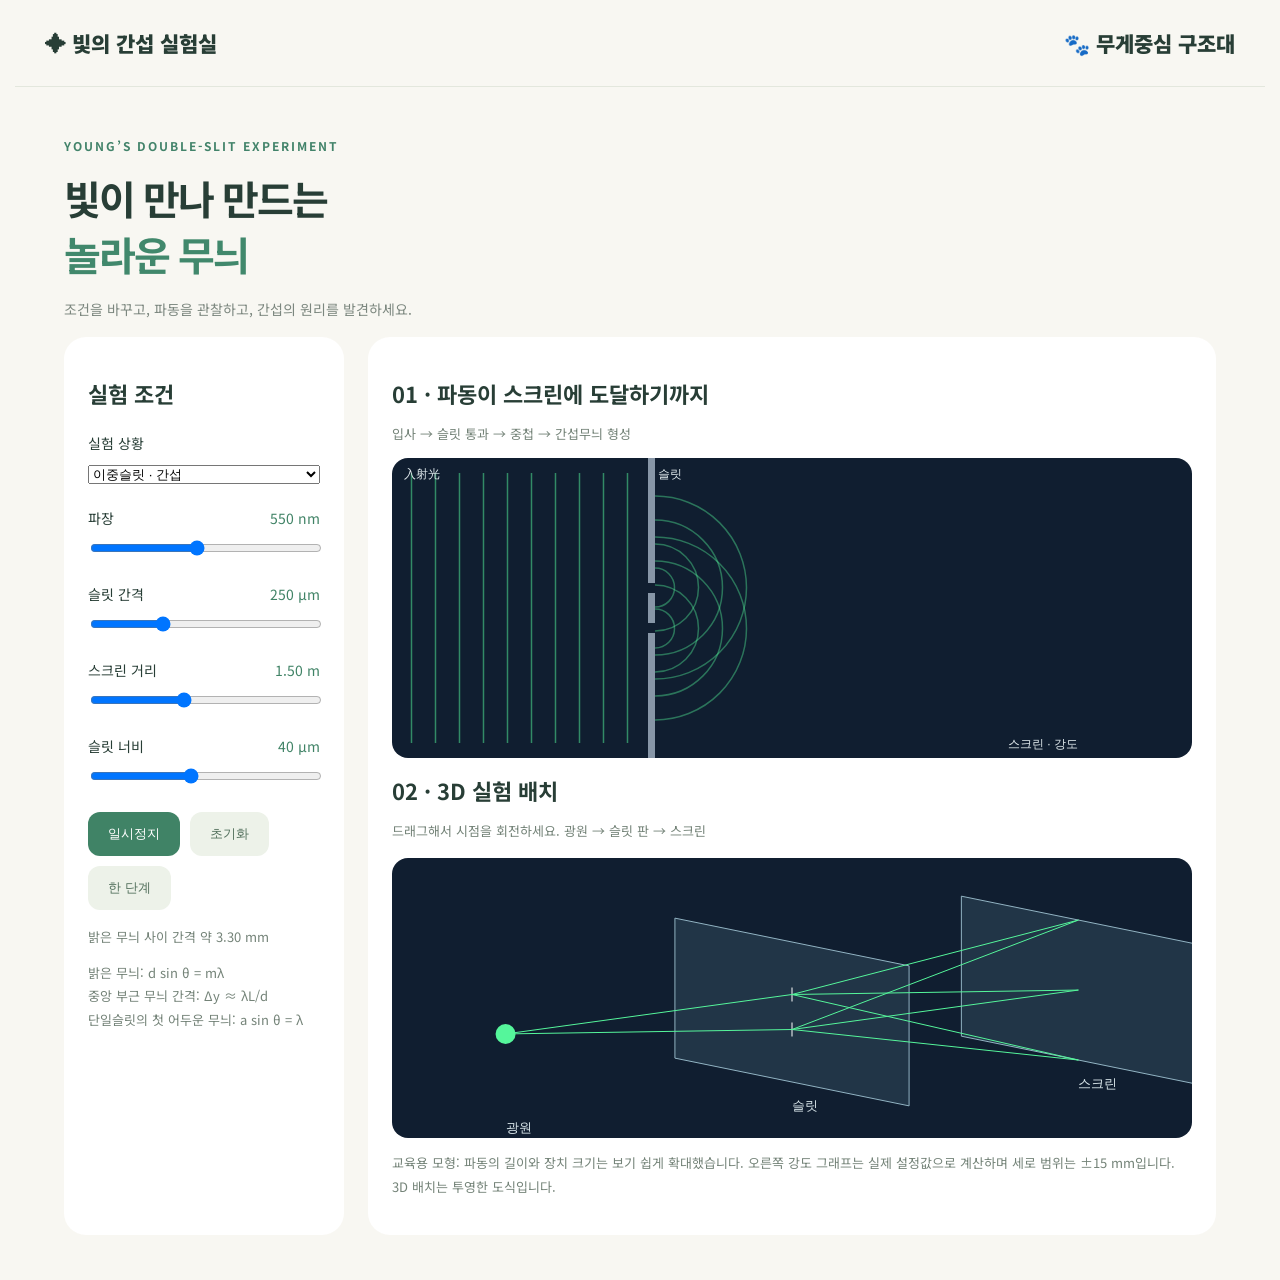
==== double-slit.html @ 1d57ee59 "Add Korean centroid rescue game and interactive double-slit simulator" ====
<!doctype html><html lang="ko"><meta charset="utf-8"><meta name="viewport" content="width=device-width,initial-scale=1"><title>빛의 간섭 실험실</title><link rel="stylesheet" href="style.css"><style>main{display:block;max-width:1200px}.lab{display:grid;grid-template-columns:280px 1fr;gap:24px}.panel{background:white;border-radius:22px;padding:24px}label{display:block;margin:24px 0;font-size:14px}input,select{width:100%;margin-top:12px}canvas{width:100%;display:block;border-radius:16px;background:#101e30}#space{height:280px;cursor:grab;margin-top:16px}#wave{height:300px}output{float:right;color:#408366}.legend{color:#748378;font-size:13px;line-height:1.8}.toolbar{display:flex;gap:10px;margin:15px 0;flex-wrap:wrap}@media(max-width:700px){.lab{grid-template-columns:1fr}}</style><body><header><a href="double-slit.html">✦ 빛의 간섭 실험실</a><a href="index.html">🐾 무게중심 구조대</a></header><main><div class="intro"><span class="tag">YOUNG’S DOUBLE-SLIT EXPERIMENT</span><h1>빛이 만나 만드는<br><em>놀라운 무늬</em></h1><p style="position:static">조건을 바꾸고, 파동을 관찰하고, 간섭의 원리를 발견하세요.</p></div><div class="lab"><section class="panel"><h2>실험 조건</h2><label>실험 상황<select id="mode"><option value="double">이중슬릿 · 간섭</option><option value="single">단일슬릿 · 회절</option></select></label><label>파장 <output id="lv"></output><input id="lambda" type="range" min="380" max="750" value="550"></label><label>슬릿 간격 <output id="dv"></output><input id="distance" type="range" min="100" max="600" value="250"></label><label>스크린 거리 <output id="Lv"></output><input id="length" type="range" min="50" max="300" value="150"></label><label>슬릿 너비 <output id="av"></output><input id="width" type="range" min="10" max="80" value="40"></label><div class="toolbar"><button id="play">일시정지</button><button id="reset" class="secondary">초기화</button><button id="step" class="secondary">한 단계</button></div><p id="result" class="legend" aria-live="polite"></p><p class="legend">밝은 무늬: d sin θ = mλ<br>중앙 부근 무늬 간격: Δy ≈ λL/d<br>단일슬릿의 첫 어두운 무늬: a sin θ = λ</p></section><section class="panel"><h2>01 · 파동이 스크린에 도달하기까지</h2><p class="legend">입사 → 슬릿 통과 → 중첩 → 간섭무늬 형성</p><canvas id="wave" aria-label="시간에 따라 진행하는 파동과 스크린 강도 그래프"></canvas><h2>02 · 3D 실험 배치</h2><p class="legend">드래그해서 시점을 회전하세요. 광원 → 슬릿 판 → 스크린</p><canvas id="space" aria-label="회전 가능한 3차원 실험 배치"></canvas><p class="legend">교육용 모형: 파동의 길이와 장치 크기는 보기 쉽게 확대했습니다. 오른쪽 강도 그래프는 실제 설정값으로 계산하며 세로 범위는 ±15 mm입니다. 3D 배치는 투영한 도식입니다.</p></section></div></main><script src="slit.js"></script></body></html>
---- style.css ----
@import url('https://fonts.googleapis.com/css2?family=Noto+Sans+KR:wght@400;500;600;700;800;900&display=swap');
*{box-sizing:border-box}body{margin:0;background:#f8f7f2;color:#283e36;font-family:'Noto Sans KR',sans-serif}header{max-width:1250px;margin:auto;padding:28px 30px;display:flex;justify-content:space-between;align-items:center;border-bottom:1px solid #e3e7dd}header a{font-weight:900;font-size:21px;color:inherit;text-decoration:none}header span{font-size:12px;color:#7a887d}main{max-width:1200px;margin:45px auto;display:grid;grid-template-columns:1fr 300px;gap:28px;padding:0 24px}.intro{grid-column:1/-1}.tag{color:#42836a;font-weight:700;font-size:12px;letter-spacing:2px}h1{font-size:40px;letter-spacing:-2px;line-height:1.4;margin:14px 0}h1 em{font-style:normal;color:#41886c}.intro p{color:#7c877f;line-height:1.9;font-size:14px}.game{background:white;border:1px solid #e4e8de;border-radius:24px;padding:28px;box-shadow:0 12px 35px #314d3510}.top{display:flex;justify-content:space-between;font-size:13px;font-weight:800}.top span:last-child{background:#fff4cf;padding:6px 12px;border-radius:20px}.progress{height:5px;background:#edf0e8;border-radius:10px;margin:20px 0}.progress i{display:block;height:100%;background:#67a586;transition:width .3s}h2{font-size:22px;margin:16px 0 8px}#mission{font-size:14px;color:#718176;line-height:1.7}svg{width:100%;background:#f1f6eb;border-radius:16px;touch-action:manipulation}svg text{font-family:inherit}#feedback{min-height:45px;padding:12px;border-radius:12px;background:#f6f7ef;font-size:14px;line-height:1.7}.buttons{display:flex;justify-content:space-between;gap:12px}button{cursor:pointer;border:0;border-radius:12px;padding:13px 20px;background:#408366;color:white;font:700 14px inherit}button:disabled{opacity:.4;cursor:default}.secondary{background:#edf2e9;color:#52705c}aside{background:#edf1e6;border-radius:24px;padding:26px}.badge{font-size:12px;color:#648365}aside h2{font-size:27px;line-height:1.5}article{display:flex;gap:14px;margin-top:27px}article b{font-size:12px;color:#79a184;padding-top:3px}h3{font-size:14px;margin:0}article p{font-size:13px;color:#7a8876;line-height:1.8}.note{margin-top:32px;border-top:1px dashed #cbd8c3;padding-top:25px;font-size:14px;line-height:1.9;color:#628164}footer{text-align:center;color:#96a08f;font-size:12px;padding:20px}#answers{display:flex;gap:10px;flex-wrap:wrap;margin-top:15px}#answers button{background:#edf2e9;color:#365c45;flex:1}button:hover:enabled{filter:brightness(.94)}button:focus-visible{outline:3px solid #e6af47;outline-offset:3px}@media(min-width:1000px){.intro{position:relative}.intro p{position:absolute;right:30px;bottom:12px}}@media(max-width:700px){main{grid-template-columns:1fr;margin-top:25px;padding:0 16px}header{padding:20px 16px}header span{display:none}h1{font-size:30px}.game{padding:18px}aside{padding:22px}aside h2 br{display:none}}
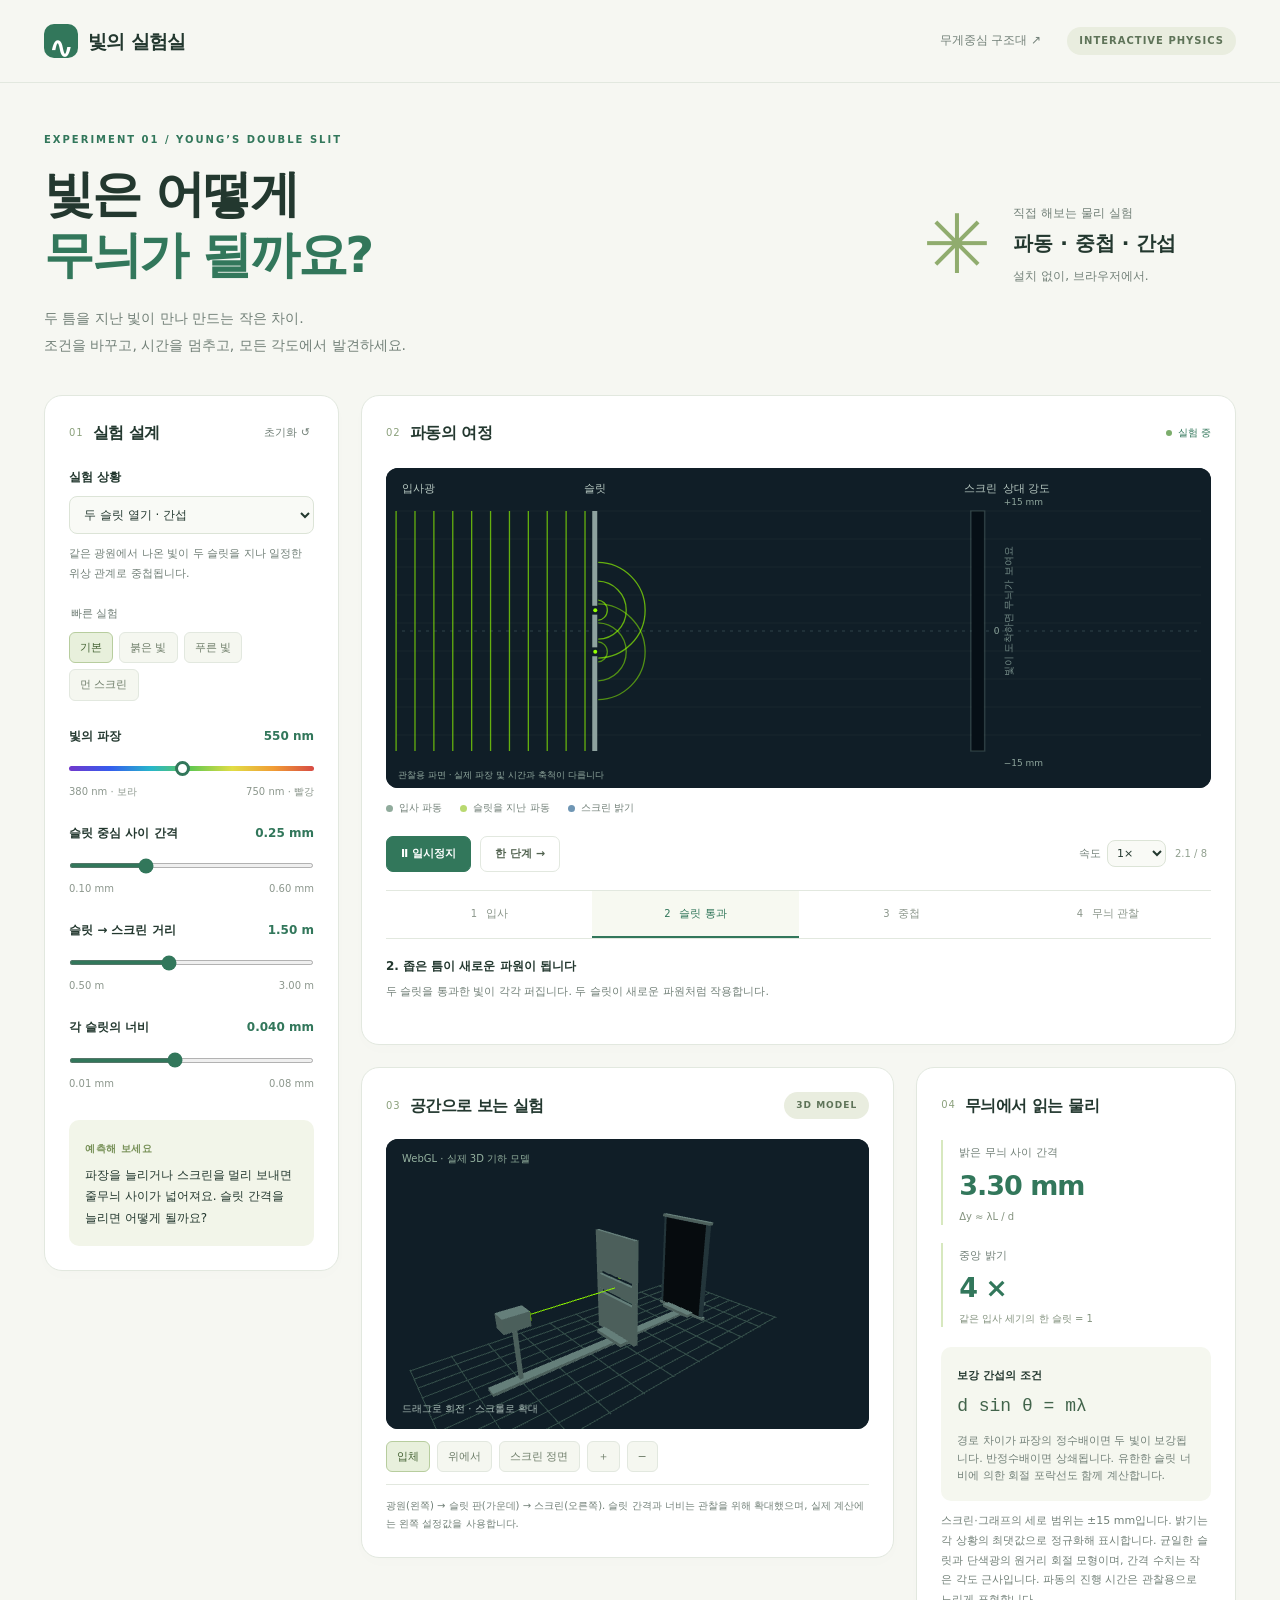
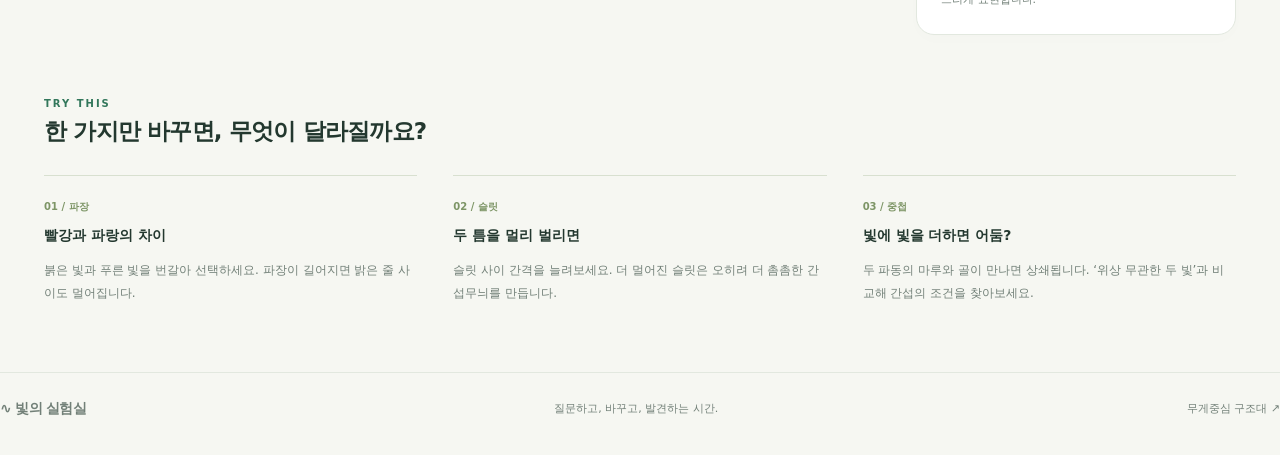
==== commit 19c84440: "Build interactive Young double-slit laboratory with WebGL model" ====
--- a/double-slit.html
+++ b/double-slit.html
@@ -1 +1,54 @@
-<!doctype html><html lang="ko"><meta charset="utf-8"><meta name="viewport" content="width=device-width,initial-scale=1"><title>빛의 간섭 실험실</title><link rel="stylesheet" href="style.css"><style>main{display:block;max-width:1200px}.lab{display:grid;grid-template-columns:280px 1fr;gap:24px}.panel{background:white;border-radius:22px;padding:24px}label{display:block;margin:24px 0;font-size:14px}input,select{width:100%;margin-top:12px}canvas{width:100%;display:block;border-radius:16px;background:#101e30}#space{height:280px;cursor:grab;margin-top:16px}#wave{height:300px}output{float:right;color:#408366}.legend{color:#748378;font-size:13px;line-height:1.8}.toolbar{display:flex;gap:10px;margin:15px 0;flex-wrap:wrap}@media(max-width:700px){.lab{grid-template-columns:1fr}}</style><body><header><a href="double-slit.html">✦ 빛의 간섭 실험실</a><a href="index.html">🐾 무게중심 구조대</a></header><main><div class="intro"><span class="tag">YOUNG’S DOUBLE-SLIT EXPERIMENT</span><h1>빛이 만나 만드는<br><em>놀라운 무늬</em></h1><p style="position:static">조건을 바꾸고, 파동을 관찰하고, 간섭의 원리를 발견하세요.</p></div><div class="lab"><section class="panel"><h2>실험 조건</h2><label>실험 상황<select id="mode"><option value="double">이중슬릿 · 간섭</option><option value="single">단일슬릿 · 회절</option></select></label><label>파장 <output id="lv"></output><input id="lambda" type="range" min="380" max="750" value="550"></label><label>슬릿 간격 <output id="dv"></output><input id="distance" type="range" min="100" max="600" value="250"></label><label>스크린 거리 <output id="Lv"></output><input id="length" type="range" min="50" max="300" value="150"></label><label>슬릿 너비 <output id="av"></output><input id="width" type="range" min="10" max="80" value="40"></label><div class="toolbar"><button id="play">일시정지</button><button id="reset" class="secondary">초기화</button><button id="step" class="secondary">한 단계</button></div><p id="result" class="legend" aria-live="polite"></p><p class="legend">밝은 무늬: d sin θ = mλ<br>중앙 부근 무늬 간격: Δy ≈ λL/d<br>단일슬릿의 첫 어두운 무늬: a sin θ = λ</p></section><section class="panel"><h2>01 · 파동이 스크린에 도달하기까지</h2><p class="legend">입사 → 슬릿 통과 → 중첩 → 간섭무늬 형성</p><canvas id="wave" aria-label="시간에 따라 진행하는 파동과 스크린 강도 그래프"></canvas><h2>02 · 3D 실험 배치</h2><p class="legend">드래그해서 시점을 회전하세요. 광원 → 슬릿 판 → 스크린</p><canvas id="space" aria-label="회전 가능한 3차원 실험 배치"></canvas><p class="legend">교육용 모형: 파동의 길이와 장치 크기는 보기 쉽게 확대했습니다. 오른쪽 강도 그래프는 실제 설정값으로 계산하며 세로 범위는 ±15 mm입니다. 3D 배치는 투영한 도식입니다.</p></section></div></main><script src="slit.js"></script></body></html>
+<!doctype html>
+<html lang="ko">
+<head>
+  <meta charset="utf-8">
+  <meta name="viewport" content="width=device-width, initial-scale=1">
+  <meta name="description" content="영의 이중슬릿 실험을 단계별로 관찰하고 파장, 슬릿, 스크린을 조절하는 3D 빛의 실험실">
+  <title>빛의 실험실 · 영의 이중슬릿</title>
+  <link rel="stylesheet" href="slit.css">
+  <script src="slit-physics.js" defer></script>
+  <script src="slit.js" defer></script>
+</head>
+<body>
+  <header class="site-header"><a class="brand" href="double-slit.html"><span class="brand-mark">∿</span> 빛의 실험실</a><nav aria-label="사이트"><a href="index.html">무게중심 구조대 ↗</a><span class="pill">INTERACTIVE PHYSICS</span></nav></header>
+  <main>
+    <section class="intro"><div><p class="eyebrow">EXPERIMENT 01 / YOUNG’S DOUBLE SLIT</p><h1>빛은 어떻게<br><span>무늬가 될까요?</span></h1><p class="description">두 틈을 지난 빛이 만나 만드는 작은 차이.<br>조건을 바꾸고, 시간을 멈추고, 모든 각도에서 발견하세요.</p></div><div class="intro-note"><span class="orbit-icon">✳</span><div>직접 해보는 물리 실험<b>파동 · 중첩 · 간섭</b><span>설치 없이, 브라우저에서.</span></div></div></section>
+    <div class="workspace">
+      <aside class="controls card" aria-label="실험 조건">
+        <div class="section-heading"><span class="number">01</span><h2>실험 설계</h2><button id="reset" class="text-button" title="실험 조건과 시간을 초기화">초기화 ↺</button></div>
+        <label class="field-label" for="mode">실험 상황</label>
+        <select id="mode"><option value="double">두 슬릿 열기 · 간섭</option><option value="single">한 슬릿 열기 · 회절</option><option value="incoherent">위상 무관한 두 빛 · 간섭 없음</option></select>
+        <p id="mode-description" class="help"></p>
+        <fieldset class="presets"><legend>빠른 실험</legend><button data-preset="baseline" aria-pressed="true">기본</button><button data-preset="red" aria-pressed="false">붉은 빛</button><button data-preset="blue" aria-pressed="false">푸른 빛</button><button data-preset="far" aria-pressed="false">먼 스크린</button></fieldset>
+        <div class="parameter"><label for="lambda">빛의 파장 <output id="lv" for="lambda"></output></label><input id="lambda" type="range" min="380" max="750" step="1" value="550"><div class="range-label"><span>380 nm · 보라</span><span>750 nm · 빨강</span></div></div>
+        <div class="parameter"><label for="distance">슬릿 중심 사이 간격 <output id="dv" for="distance"></output></label><input id="distance" type="range" min="100" max="600" step="10" value="250"><div class="range-label"><span>0.10 mm</span><span>0.60 mm</span></div></div>
+        <div class="parameter"><label for="length">슬릿 → 스크린 거리 <output id="Lv" for="length"></output></label><input id="length" type="range" min="50" max="300" step="5" value="150"><div class="range-label"><span>0.50 m</span><span>3.00 m</span></div></div>
+        <div class="parameter"><label for="width">각 슬릿의 너비 <output id="av" for="width"></output></label><input id="width" type="range" min="10" max="80" step="1" value="40"><div class="range-label"><span>0.01 mm</span><span>0.08 mm</span></div></div>
+        <div class="insight"><span>예측해 보세요</span><p id="prediction"></p></div>
+      </aside>
+      <section class="experiment card" aria-label="실험 관찰">
+        <div class="section-heading"><span class="number">02</span><h2>파동의 여정</h2><span id="play-status" class="status"><i></i> 실험 중</span></div>
+        <div class="wave-container"><canvas id="wave" aria-label="입사광, 슬릿을 통과한 파동, 스크린의 간섭무늬와 강도 그래프">캔버스를 지원하는 브라우저가 필요합니다.</canvas></div>
+        <div class="legend"><span><i class="key incoming"></i>입사 파동</span><span><i class="key outgoing"></i>슬릿을 지난 파동</span><span><i class="key screen"></i>스크린 밝기</span></div>
+        <div class="playback"><button id="play" class="primary" aria-label="실험 일시정지">Ⅱ 일시정지</button><button id="step" class="outline">한 단계 →</button><label for="speed" class="speed-label">속도 <select id="speed"><option value="0.5">0.5×</option><option value="1" selected>1×</option><option value="2">2×</option></select></label><span id="elapsed" class="elapsed"></span></div>
+        <div class="stages" aria-label="관찰 단계"><button data-stage="0" aria-pressed="true"><b>1</b> 입사</button><button data-stage="1" aria-pressed="false"><b>2</b> 슬릿 통과</button><button data-stage="2" aria-pressed="false"><b>3</b> 중첩</button><button data-stage="3" aria-pressed="false"><b>4</b> 무늬 관찰</button></div>
+        <div class="stage-note" aria-live="polite"><b id="stage-title"></b><p id="stage-description"></p></div>
+      </section>
+      <section class="model card" aria-label="3D 실험 장치">
+        <div class="section-heading"><span class="number">03</span><h2>공간으로 보는 실험</h2><span class="pill small">3D MODEL</span></div>
+        <div class="model-container"><canvas id="space" tabindex="0" role="img" aria-label="3D 실험 장치. 드래그 또는 방향키로 회전하고, 스크롤 또는 더하기 빼기 키로 확대 축소하세요."></canvas><div class="model-hint">드래그로 회전 · 스크롤로 확대</div><span id="renderer-note"></span></div>
+        <div class="view-toolbar" aria-label="3D 시점"><button data-view="perspective" aria-pressed="true">입체</button><button data-view="top" aria-pressed="false">위에서</button><button data-view="front" aria-pressed="false">스크린 정면</button><button id="zoom-in" aria-label="3D 확대">＋</button><button id="zoom-out" aria-label="3D 축소">−</button></div>
+        <p class="help model-caption">광원(왼쪽) → 슬릿 판(가운데) → 스크린(오른쪽). 슬릿 간격과 너비는 관찰을 위해 확대했으며, 실제 계산에는 왼쪽 설정값을 사용합니다.</p>
+      </section>
+      <section class="results card" aria-label="측정과 원리">
+        <div class="section-heading"><span class="number">04</span><h2>무늬에서 읽는 물리</h2></div>
+        <div class="measurement"><div><span id="result-label">밝은 무늬 사이 간격</span><strong id="result" aria-live="polite"></strong><small id="result-formula"></small></div><div><span>중앙 밝기</span><strong id="central-intensity"></strong><small>같은 입사 세기의 한 슬릿 = 1</small></div></div>
+        <div class="formula"><span id="formula-title"></span><code id="formula"></code><p id="explanation"></p></div>
+        <p class="help">스크린·그래프의 세로 범위는 ±15 mm입니다. 밝기는 각 상황의 최댓값으로 정규화해 표시합니다. 균일한 슬릿과 단색광의 원거리 회절 모형이며, 간격 수치는 작은 각도 근사입니다. 파동의 진행 시간은 관찰용으로 느리게 표현합니다.</p>
+      </section>
+    </div>
+    <section class="discover"><span class="eyebrow">TRY THIS</span><h2>한 가지만 바꾸면, 무엇이 달라질까요?</h2><div class="discovery-grid"><article><b>01 / 파장</b><h3>빨강과 파랑의 차이</h3><p>붉은 빛과 푸른 빛을 번갈아 선택하세요. 파장이 길어지면 밝은 줄 사이도 멀어집니다.</p></article><article><b>02 / 슬릿</b><h3>두 틈을 멀리 벌리면</h3><p>슬릿 사이 간격을 늘려보세요. 더 멀어진 슬릿은 오히려 더 촘촘한 간섭무늬를 만듭니다.</p></article><article><b>03 / 중첩</b><h3>빛에 빛을 더하면 어둠?</h3><p>두 파동의 마루와 골이 만나면 상쇄됩니다. ‘위상 무관한 두 빛’과 비교해 간섭의 조건을 찾아보세요.</p></article></div></section>
+  </main>
+  <footer><span class="brand">∿ 빛의 실험실</span><span>질문하고, 바꾸고, 발견하는 시간.</span><a href="index.html">무게중심 구조대 ↗</a></footer>
+</body>
+</html>
--- a/slit.css
+++ b/slit.css
@@ -0,0 +1 @@
+:root{color-scheme:light;--ink:#23382f;--muted:#728078;--green:#32775b;--line:#e2e8df;--paper:#f6f7f2;--accent:#d5e99d}*{box-sizing:border-box}body{margin:0;background:var(--paper);color:var(--ink);font:14px/1.6 system-ui,-apple-system,'Segoe UI',sans-serif}button,input,select{font:inherit}button,a,input,select{-webkit-tap-highlight-color:transparent}button{cursor:pointer}button:disabled{cursor:default;opacity:.45}a{color:inherit;text-decoration:none}button:focus-visible,a:focus-visible,select:focus-visible,input:focus-visible,canvas:focus-visible{outline:3px solid #b0751c;outline-offset:4px}.site-header{max-width:1440px;margin:auto;padding:24px 44px;display:flex;justify-content:space-between;align-items:center;border-bottom:1px solid var(--line)}.brand{display:flex;gap:10px;align-items:center;font-size:19px;font-weight:800;letter-spacing:-.7px}.brand-mark{display:grid;place-items:center;width:34px;height:34px;background:var(--green);color:white;border-radius:10px;font-size:30px}.site-header nav{display:flex;align-items:center;gap:26px;font-size:12px;color:var(--muted)}.pill{font-size:10px;letter-spacing:1px;background:#e9eddf;color:#5e7358;border-radius:20px;padding:6px 12px;font-weight:700;white-space:nowrap}.pill.small{font-size:9px;margin-left:auto}main{max-width:1440px;margin:auto;padding:0 44px}.intro{display:flex;justify-content:space-between;align-items:center;padding:49px 0 37px}.eyebrow{font-size:10px;font-weight:800;letter-spacing:2px;color:var(--green);margin:0 0 16px}h1{font-size:clamp(32px,4vw,50px);letter-spacing:-2.3px;line-height:1.22;margin:0 0 19px;font-weight:800}h1 span{color:var(--green)}.description{margin:0;color:var(--muted);line-height:1.9}.intro-note{display:flex;align-items:center;gap:22px;margin-right:5%;font-size:12px;color:var(--muted)}.intro-note b,.intro-note div>span{display:block}.intro-note b{font-size:20px;color:var(--ink);margin:4px 0 8px}.orbit-icon{font-size:82px;line-height:1;color:#90ac6e}.workspace{display:grid;grid-template-columns:300px minmax(0,1fr);gap:22px;align-items:start}.card{border:1px solid var(--line);background:#fff;border-radius:18px;padding:24px;min-width:0;box-shadow:0 5px 16px #24402c03}.controls{grid-row:span 2}.section-heading{display:flex;align-items:center;gap:9px;margin-bottom:22px;min-height:26px}.section-heading h2{font-size:16px;letter-spacing:-.5px;margin:0;font-weight:750}.number{font-size:10px;letter-spacing:1px;color:#8ca17d}.text-button{border:0;background:none;color:var(--muted);font-size:11px;margin-left:auto;padding:4px}.field-label{display:block;font-size:12px;font-weight:700;margin-bottom:9px}select{padding:10px;border:1px solid #dce4d7;border-radius:8px;background:#f9faf6;color:var(--ink);max-width:100%}#mode{width:100%;font-size:12px}.help{color:var(--muted);font-size:11px;line-height:1.8;margin:10px 0}.presets{border:0;margin:21px 0 26px;padding:0;display:flex;gap:6px;flex-wrap:wrap}.presets legend{font-size:11px;color:var(--muted);margin-bottom:9px}.presets button,.view-toolbar button{background:#f5f7f0;border:1px solid var(--line);border-radius:6px;color:#6f7e6a;font-size:11px;padding:6px 10px}.presets button[aria-pressed=true],.view-toolbar button[aria-pressed=true]{background:#e8f0dc;border-color:#b7cd9e;color:#456334}.parameter{margin:24px 0}.parameter label{display:flex;justify-content:space-between;gap:10px;font-size:12px;font-weight:600}.parameter output{color:var(--green);font-variant-numeric:tabular-nums}.parameter input{width:100%;height:5px;margin:20px 0 13px;accent-color:var(--green);cursor:pointer}.parameter input:disabled{opacity:.35;cursor:default}#lambda{appearance:none;border-radius:20px;background:linear-gradient(90deg,#7138cc,#355cee,#27b6cb,#65c950,#e1dd45,#f19d35,#d74b44)}#lambda::-webkit-slider-thumb{appearance:none;width:15px;height:15px;background:white;border:3px solid var(--green);border-radius:50%}#lambda::-moz-range-thumb{width:10px;height:10px;background:white;border:3px solid var(--green);border-radius:50%}.range-label{display:flex;justify-content:space-between;font-size:10px;color:#8c978d}.insight{background:#f2f5e9;border-radius:10px;padding:16px;margin-top:28px}.insight span{font-size:10px;font-weight:800;letter-spacing:.6px;color:#779057}.insight p{font-size:12px;margin:7px 0 0;line-height:1.8}.experiment{padding-bottom:20px}.status{margin-left:auto;font-size:10px;color:var(--green);display:flex;align-items:center;gap:6px}.status i{width:6px;height:6px;border-radius:50%;background:#7cad6c}.wave-container{background:#101e27;border-radius:12px;overflow:hidden}#wave{display:block;width:100%;height:320px}.legend{display:flex;gap:18px;flex-wrap:wrap;font-size:10px;color:var(--muted);margin:12px 0 20px}.legend>span{display:flex;align-items:center;gap:6px}.key{width:7px;height:7px;border-radius:50%;display:inline-block}.incoming{background:#90ab9c}.outgoing{background:#b9d970}.screen{background:#6f96b4}.playback{display:flex;gap:9px;align-items:center;padding-bottom:18px;flex-wrap:wrap}.primary,.outline{border:1px solid var(--green);border-radius:7px;padding:8px 14px;font-size:11px;font-weight:600}.primary{background:var(--green);color:white}.outline{background:white;border-color:var(--line);color:#526350}.speed-label{display:flex;align-items:center;gap:6px;color:var(--muted);font-size:11px;margin-left:auto}.speed-label select{font-size:11px;padding:5px}.elapsed{font-size:10px;color:#91a08f;font-variant-numeric:tabular-nums;min-width:36px}.stages{display:grid;grid-template-columns:repeat(4,1fr);border-top:1px solid var(--line);border-bottom:1px solid var(--line)}.stages button{border:0;background:white;color:#8b968b;padding:14px 2px;font-size:11px;border-bottom:2px solid transparent}.stages button b{font-size:10px;margin-right:5px;font-weight:500}.stages button[aria-pressed=true]{color:var(--green);border-bottom-color:var(--green);background:#f7f9f1}.stage-note{padding-top:15px;min-height:85px}.stage-note b{font-size:12px}.stage-note p{margin:5px 0 0;font-size:11px;color:var(--muted);line-height:1.8}.model{grid-column:1/-1;display:grid;grid-template-columns:minmax(0,1.3fr) minmax(240px,.7fr);gap:0 25px}.model .section-heading{grid-column:1/-1}.model-container{position:relative;background:#101e27;border-radius:12px;overflow:hidden;grid-row:span 2}.model-container canvas{display:block;width:100%;height:315px;touch-action:none;cursor:grab}.model-container canvas:active{cursor:grabbing}.model-hint{position:absolute;bottom:12px;left:16px;font-size:10px;color:#aabdb8;pointer-events:none}#renderer-note{position:absolute;top:12px;left:16px;color:#94b19f;font-size:10px;pointer-events:none}.view-toolbar{display:flex;flex-wrap:wrap;gap:7px;align-self:end;padding-bottom:14px}.model-caption{align-self:start;padding-top:15px;border-top:1px solid var(--line);margin:0;font-size:12px}.results{grid-column:2;grid-row:2}.measurement{display:grid;grid-template-columns:1fr 1fr;gap:16px;margin-bottom:20px}.measurement>div{border-left:2px solid #d7e8bf;padding-left:16px;min-width:0}.measurement span{font-size:11px;color:var(--muted)}.measurement strong{display:block;font-size:28px;letter-spacing:-1px;font-weight:650;line-height:1.7;color:var(--green)}.measurement small{font-size:10px;color:#83927e;display:block}.formula{border-radius:10px;background:#f5f7ef;padding:16px}.formula>span{font-size:11px;font-weight:700}.formula code{display:block;font:18px/1.6 ui-monospace,monospace;margin-top:7px;color:#42644b}.formula p{font-size:11px;color:var(--muted);margin-bottom:0}.results>.help{margin-bottom:0}.discover{margin:56px 0}.discover>.eyebrow{margin-bottom:6px}.discover>h2{font-size:23px;letter-spacing:-.8px;margin-top:0}.discovery-grid{display:grid;grid-template-columns:repeat(3,1fr);gap:36px;margin-top:25px}.discovery-grid article{border-top:1px solid #d8e0d0;padding-top:18px}.discovery-grid b{font-size:10px;color:#7d9566}.discovery-grid h3{font-size:14px;margin:8px 0}.discovery-grid p{font-size:12px;color:var(--muted);line-height:1.9}footer{max-width:1352px;margin:auto;padding:24px 0 35px;border-top:1px solid var(--line);display:flex;justify-content:space-between;align-items:center;color:var(--muted);gap:18px;font-size:11px}footer .brand{font-size:14px}button:hover{filter:brightness(.96)}@media(min-width:1200px){.workspace{grid-template-columns:295px minmax(0,1fr) minmax(275px,.6fr)}.controls{grid-row:span 2}.experiment{grid-column:2/4}.model{grid-column:2;grid-row:2;display:block}.model .section-heading{margin-bottom:20px}.model-container canvas{height:290px}.view-toolbar{padding:12px 0}.model-caption{font-size:10px;padding-top:12px}.results{grid-column:3;grid-row:2}.measurement{grid-template-columns:1fr;gap:18px}.measurement strong{font-size:27px}}@media(max-width:850px){main{padding:0 22px}.site-header{padding:20px 22px}.intro-note{display:none}.workspace{grid-template-columns:260px minmax(0,1fr);gap:16px}.card{padding:19px}.controls{grid-row:span 2}.experiment{grid-column:2}.results{grid-column:2;grid-row:2}.model{grid-column:1/-1;grid-row:3}.stages button{font-size:10px}.stages button b{display:block}.speed-label{margin-left:0}.discovery-grid{gap:20px}footer{margin:0 22px}.site-header .pill{display:none}}@media(max-width:620px){main{padding:0 16px}.site-header{padding:17px 16px}.site-header nav{font-size:10px}.brand{font-size:16px}.intro{padding:35px 0 26px}.description{font-size:12px}h1{font-size:37px}.workspace{display:flex;flex-direction:column;gap:16px}.workspace>.card{width:100%}.controls{display:grid;grid-template-columns:1fr 1fr;gap:0 16px}.controls>.section-heading,.controls>.field-label,.controls>select,.controls>.help,.controls>.presets,.controls>.insight{grid-column:1/-1}.parameter{min-width:0;margin:14px 0}.parameter label{font-size:10px;display:block}.parameter output{display:block;font-size:13px;margin-top:4px}.range-label{font-size:9px}.presets{margin:15px 0 7px}.insight{margin-top:12px}.model{display:block}.model-container canvas{height:280px}.model-caption{padding-top:12px}.view-toolbar{padding:12px 0}.measurement{grid-template-columns:1fr 1fr}.measurement strong{font-size:23px}#wave{height:290px}.legend{gap:12px;font-size:9px}.stages button b{display:inline}.discovery-grid{grid-template-columns:1fr;gap:16px}.discover{margin:35px 0}.discover>h2{font-size:20px}footer{margin:0 16px;flex-wrap:wrap}footer>span:nth-child(2){display:none}}@media(prefers-reduced-motion:reduce){*{scroll-behavior:auto}}
